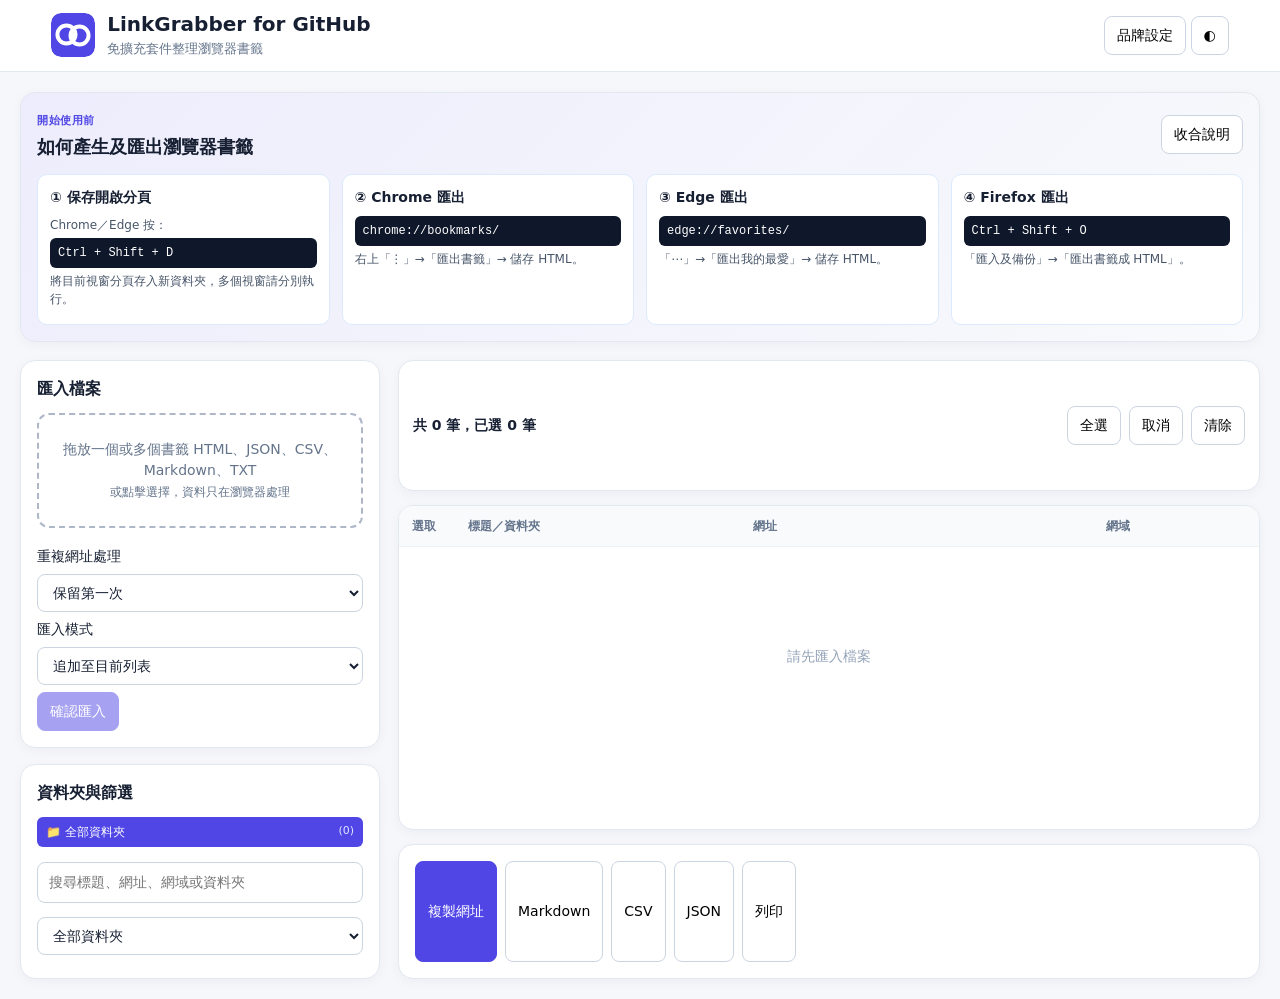
==== index.html @ 8683c96f "fix: resolve XSS vulnerabilities, bookmark hierarchy parsing, and add GitHub Pages workflow" ====
<!doctype html>
<html lang="zh-Hant">
<head>
  <meta charset="utf-8">
  <meta name="viewport" content="width=device-width, initial-scale=1">
  <meta name="theme-color" content="#4f46e5">
  <meta name="description" content="可自訂名稱與 Logo 的書籤整理工具">
  <link rel="manifest" href="./manifest.webmanifest">
  <link rel="icon" href="./assets/icon-192.png">
  <link rel="stylesheet" href="./style.css">
  <title>LinkGrabber for GitHub</title>
</head>
<body>
  <header>
    <div class="brand">
      <img id="brandLogo" src="./assets/logo.svg" alt="專案 Logo">
      <div>
        <h1 id="brandName">LinkGrabber for GitHub</h1>
        <p id="brandSubtitle">免擴充套件整理瀏覽器書籤</p>
      </div>
    </div>
    <div>
      <button id="openSettings">品牌設定</button>
      <button id="theme" aria-label="切換深淺模式" title="切換深淺模式">◐</button>
    </div>
  </header>

  <main>
    <section class="guide">
      <div class="guide-head">
        <div>
          <b>開始使用前</b>
          <h2>如何產生及匯出瀏覽器書籤</h2>
        </div>
        <button id="guideToggle">收合說明</button>
      </div>
      <div id="guideBody" class="guide-grid">
        <article>
          <h3>① 保存開啟分頁</h3>
          <p>Chrome／Edge 按：</p>
          <kbd>Ctrl + Shift + D</kbd>
          <p>將目前視窗分頁存入新資料夾，多個視窗請分別執行。</p>
        </article>
        <article>
          <h3>② Chrome 匯出</h3>
          <code>chrome://bookmarks/</code>
          <p>右上「⋮」→「匯出書籤」→ 儲存 HTML。</p>
        </article>
        <article>
          <h3>③ Edge 匯出</h3>
          <code>edge://favorites/</code>
          <p>「⋯」→「匯出我的最愛」→ 儲存 HTML。</p>
        </article>
        <article>
          <h3>④ Firefox 匯出</h3>
          <kbd>Ctrl + Shift + O</kbd>
          <p>「匯入及備份」→「匯出書籤成 HTML」。</p>
        </article>
      </div>
    </section>

    <aside>
      <section>
        <h2>匯入檔案</h2>
        <div id="drop" tabindex="0" role="button" aria-label="上傳書籤檔案">
          拖放一個或多個書籤 HTML、JSON、CSV、Markdown、TXT<br>
          <small>或點擊選擇，資料只在瀏覽器處理</small>
        </div>
        <input id="files" type="file" multiple hidden accept=".html,.htm,.json,.csv,.md,.txt">
        <div id="fileReport"></div>
        <label>重複網址處理
          <select id="dedupe">
            <option value="first">保留第一次</option>
            <option value="last">保留最後一次</option>
            <option value="merge">合併來源資訊</option>
            <option value="all">全部保留</option>
          </select>
        </label>
        <label>匯入模式
          <select id="importMode">
            <option value="append">追加至目前列表</option>
            <option value="replace">覆蓋目前列表</option>
          </select>
        </label>
        <button id="confirm" class="primary" disabled>確認匯入</button>
      </section>

      <section>
        <h2>資料夾與篩選</h2>
        <div id="tree"></div>
        <input id="q" placeholder="搜尋標題、網址、網域或資料夾" aria-label="搜尋書籤">
        <select id="folder" aria-label="篩選資料夾">
          <option value="all">全部資料夾</option>
        </select>
      </section>
    </aside>

    <article class="work">
      <section class="summary">
        <strong id="summary">尚無資料</strong>
        <div>
          <button id="all">全選</button>
          <button id="none">取消</button>
          <button id="clear">清除</button>
        </div>
      </section>

      <section class="list">
        <div class="list-head">
          <span>選取</span>
          <span>標題／資料夾</span>
          <span>網址</span>
          <span>網域</span>
        </div>
        <div id="rows">
          <div class="empty">請先匯入檔案</div>
        </div>
      </section>

      <section class="actions">
        <button id="copy" class="primary">複製網址</button>
        <button id="md">Markdown</button>
        <button id="csv">CSV</button>
        <button id="json">JSON</button>
        <button id="print">列印</button>
      </section>
    </article>
  </main>

  <dialog id="settings">
    <form method="dialog">
      <div class="dialog-head">
        <h2>自訂專案名稱與 Logo</h2>
        <button value="cancel" aria-label="關閉對話框">×</button>
      </div>
      <label>專案名稱
        <input id="projectName" maxlength="60" placeholder="LinkGrabber for GitHub">
      </label>
      <label>副標題
        <input id="projectSubtitle" maxlength="100" placeholder="免擴充套件整理瀏覽器書籤">
      </label>
      <label>主要顏色
        <input id="brandColor" type="color" value="#4f46e5">
      </label>
      <label>上傳 Logo
        <input id="logoFile" type="file" accept="image/png,image/jpeg,image/webp,image/svg+xml">
      </label>
      <div class="logo-preview">
        <img id="logoPreview" src="./assets/logo.svg" alt="Logo 預覽">
        <span>Logo 僅儲存在目前瀏覽器的 localStorage。</span>
      </div>
      <div class="dialog-actions">
        <button id="resetBrand" type="button">恢復預設</button>
        <button id="saveBrand" type="button" class="primary">儲存設定</button>
      </div>
    </form>
  </dialog>

  <div id="toast" role="status" aria-live="polite"></div>
  <script src="./app.js"></script>
</body>
</html>
---- style.css ----
* {
  box-sizing: border-box;
}

:root {
  --brand: #4f46e5;
  --brand-light: #eef2ff;
}

body {
  margin: 0;
  background: #f5f7fb;
  color: #172033;
  font: 14px system-ui, -apple-system, BlinkMacSystemFont, "Segoe UI", "Noto Sans TC", sans-serif;
  line-height: 1.5;
}

button, input, select {
  font: inherit;
}

button {
  border: 1px solid #cbd5e1;
  background: white;
  border-radius: 8px;
  padding: 8px 12px;
  cursor: pointer;
  transition: background 0.15s, border-color 0.15s;
}

button:hover {
  background: #f8fafc;
  border-color: #94a3b8;
}

button:disabled {
  opacity: 0.5;
  cursor: not-allowed;
}

.primary {
  background: var(--brand);
  color: #fff;
  border-color: var(--brand);
}

.primary:hover:not(:disabled) {
  filter: brightness(1.1);
  background: var(--brand);
}

header {
  display: flex;
  justify-content: space-between;
  align-items: center;
  padding: 12px 4vw;
  background: #fff;
  border-bottom: 1px solid #e2e8f0;
  position: sticky;
  top: 0;
  z-index: 5;
}

.brand {
  display: flex;
  align-items: center;
  gap: 12px;
}

.brand img {
  width: 44px;
  height: 44px;
  object-fit: contain;
  border-radius: 10px;
}

.brand h1 {
  margin: 0;
  font-size: 20px;
  line-height: 1.2;
}

.brand p {
  margin: 3px 0 0;
  color: #64748b;
  font-size: 13px;
}

main {
  max-width: 1280px;
  margin: auto;
  padding: 20px;
  display: grid;
  grid-template-columns: 360px 1fr;
  gap: 18px;
}

section {
  background: #fff;
  border: 1px solid #e2e8f0;
  border-radius: 15px;
  padding: 16px;
  box-shadow: 0 3px 12px #0f172a0a;
}

.guide {
  grid-column: 1 / -1;
  background: linear-gradient(135deg, color-mix(in srgb, var(--brand) 10%, white), #f8fafc);
}

.guide-head, .summary {
  display: flex;
  justify-content: space-between;
  align-items: center;
  gap: 10px;
}

.guide-head h2 {
  margin: 3px 0 0;
  font-size: 18px;
}

.guide-head b {
  font-size: 11px;
  color: var(--brand);
  text-transform: uppercase;
  letter-spacing: 0.5px;
}

.guide-grid {
  display: grid;
  grid-template-columns: repeat(4, 1fr);
  gap: 12px;
  margin-top: 14px;
}

.guide-grid article {
  background: #fff;
  border: 1px solid #dbeafe;
  border-radius: 10px;
  padding: 12px;
}

.guide-grid h3 {
  margin: 0 0 8px;
  font-size: 14px;
}

.guide-grid p {
  font-size: 12px;
  color: #475569;
  margin: 4px 0;
}

.guide-grid code, .guide-grid kbd {
  display: block;
  padding: 6px 8px;
  background: #0f172a;
  color: #fff;
  border-radius: 6px;
  font-family: monospace;
  font-size: 12px;
  word-break: break-all;
}

.guide.collapsed #guideBody {
  display: none;
}

aside {
  display: grid;
  gap: 16px;
  align-content: start;
}

h2 {
  font-size: 16px;
  margin: 0 0 12px;
}

#drop {
  border: 2px dashed #aeb7c7;
  border-radius: 12px;
  padding: 24px 12px;
  text-align: center;
  color: #64748b;
  cursor: pointer;
  transition: border-color 0.2s, background-color 0.2s;
  outline: none;
}

#drop:focus, #drop:hover {
  border-color: var(--brand);
}

#drop.drag {
  border-color: var(--brand);
  background: var(--brand-light);
}

input, select {
  width: 100%;
  padding: 9px 11px;
  border: 1px solid #cbd5e1;
  border-radius: 8px;
  margin: 7px 0;
  background: inherit;
  color: inherit;
}

input:focus, select:focus {
  outline: none;
  border-color: var(--brand);
  box-shadow: 0 0 0 2px color-mix(in srgb, var(--brand) 20%, transparent);
}

#fileReport {
  display: grid;
  gap: 6px;
  margin: 9px 0;
}

.file {
  display: flex;
  justify-content: space-between;
  gap: 8px;
  font-size: 12px;
  padding: 7px 10px;
  background: #f8fafc;
  border-radius: 7px;
  border: 1px solid #f1f5f9;
}

.work {
  display: grid;
  gap: 14px;
}

.summary {
  padding: 14px;
}

.summary > div {
  display: flex;
  gap: 8px;
}

.list {
  padding: 0;
  overflow: hidden;
}

.list-head, .row {
  display: grid;
  grid-template-columns: 46px 1.2fr 1.5fr 140px;
  gap: 10px;
  align-items: center;
}

.list-head {
  padding: 11px 13px;
  background: #f8fafc;
  font-size: 12px;
  color: #64748b;
  font-weight: 700;
  border-bottom: 1px solid #eef2f7;
}

.row {
  padding: 10px 13px;
  border-top: 1px solid #eef2f7;
  transition: background 0.1s;
}

.row:hover {
  background: #fafcff;
}

.row small {
  display: block;
  color: #64748b;
  margin-top: 3px;
  font-size: 12px;
}

.row a {
  overflow: hidden;
  text-overflow: ellipsis;
  white-space: nowrap;
  color: var(--brand);
  text-decoration: none;
}

.row a:hover {
  text-decoration: underline;
}

.row span {
  font-size: 12px;
  color: #64748b;
  overflow: hidden;
  text-overflow: ellipsis;
  white-space: nowrap;
}

.empty {
  min-height: 220px;
  display: grid;
  place-items: center;
  color: #94a3b8;
}

.actions {
  display: flex;
  gap: 8px;
  flex-wrap: wrap;
}

#tree {
  max-height: 260px;
  overflow-y: auto;
  display: grid;
  gap: 3px;
  margin-bottom: 8px;
}

.folder {
  padding: 6px 9px;
  font-size: 12px;
  border-radius: 6px;
  cursor: pointer;
  display: flex;
  justify-content: space-between;
  align-items: center;
  user-select: none;
  transition: background 0.15s, color 0.15s;
}

.folder:hover {
  background: #f1f5f9;
}

.folder.active {
  background: var(--brand);
  color: #fff;
}

.folder.active span {
  color: #e0e7ff;
}

.folder span {
  color: #64748b;
  font-size: 11px;
}

dialog {
  width: min(520px, 92vw);
  border: 0;
  border-radius: 16px;
  padding: 0;
  box-shadow: 0 24px 70px #00000033;
}

dialog::backdrop {
  background: #0f172a99;
}

dialog form {
  padding: 20px;
}

.dialog-head, .dialog-actions {
  display: flex;
  justify-content: space-between;
  align-items: center;
  gap: 9px;
}

.dialog-head h2 {
  font-size: 19px;
  margin: 0;
}

.dialog-head button {
  font-size: 20px;
  border: 0;
  padding: 4px 8px;
  line-height: 1;
}

.logo-preview {
  display: flex;
  align-items: center;
  gap: 12px;
  padding: 10px;
  background: #f8fafc;
  border-radius: 10px;
  margin: 8px 0;
}

.logo-preview img {
  width: 56px;
  height: 56px;
  object-fit: contain;
}

.logo-preview span {
  font-size: 12px;
  color: #64748b;
}

.dialog-actions {
  margin-top: 16px;
}

#toast {
  position: fixed;
  bottom: 24px;
  left: 50%;
  transform: translateX(-50%);
  background: #111827;
  color: #fff;
  padding: 10px 16px;
  border-radius: 9px;
  opacity: 0;
  pointer-events: none;
  transition: opacity 0.25s, transform 0.25s;
  z-index: 100;
  font-size: 13px;
  box-shadow: 0 4px 14px rgba(0,0,0,0.2);
}

#toast.show {
  opacity: 1;
  transform: translateX(-50%) translateY(-4px);
}

/* Dark mode */
.dark body {
  background: #07101f;
  color: #e5e7eb;
}

.dark header, .dark section, .dark button, .dark dialog {
  background: #101a2b;
  border-color: #263349;
  color: #e5e7eb;
}

.dark button:hover {
  background: #1e293b;
}

.dark input, .dark select {
  border-color: #334155;
  background: #0d1727;
}

.dark .list-head, .dark .file, .dark .logo-preview {
  background: #0d1727;
  border-color: #1e293b;
}

.dark .row {
  border-color: #1a2538;
}

.dark .row:hover {
  background: #142036;
}

.dark .folder:hover {
  background: #1e293b;
}

.dark .folder.active {
  background: var(--brand);
  color: #fff;
}

.dark .guide-grid article {
  background: #0d1727;
  border-color: #1e293b;
}

.dark .guide {
  background: linear-gradient(135deg, color-mix(in srgb, var(--brand) 15%, #101a2b), #0d1727);
}

@media (max-width: 850px) {
  main {
    grid-template-columns: 1fr;
  }
  .guide-grid {
    grid-template-columns: repeat(2, 1fr);
  }
}

@media (max-width: 560px) {
  .guide-grid {
    grid-template-columns: 1fr;
  }
  .list-head {
    display: none;
  }
  .row {
    grid-template-columns: 35px 1fr;
  }
  .row a, .row > span:last-child {
    grid-column: 2;
  }
  .brand p {
    display: none;
  }
}

@media print {
  header, aside, .guide, .summary, .actions, dialog, button {
    display: none !important;
  }
  main {
    display: block;
    padding: 0;
  }
  .list {
    border: 0 !important;
  }
  .row {
    break-inside: avoid;
  }
  @page {
    size: A4;
    margin: 14mm;
  }
}
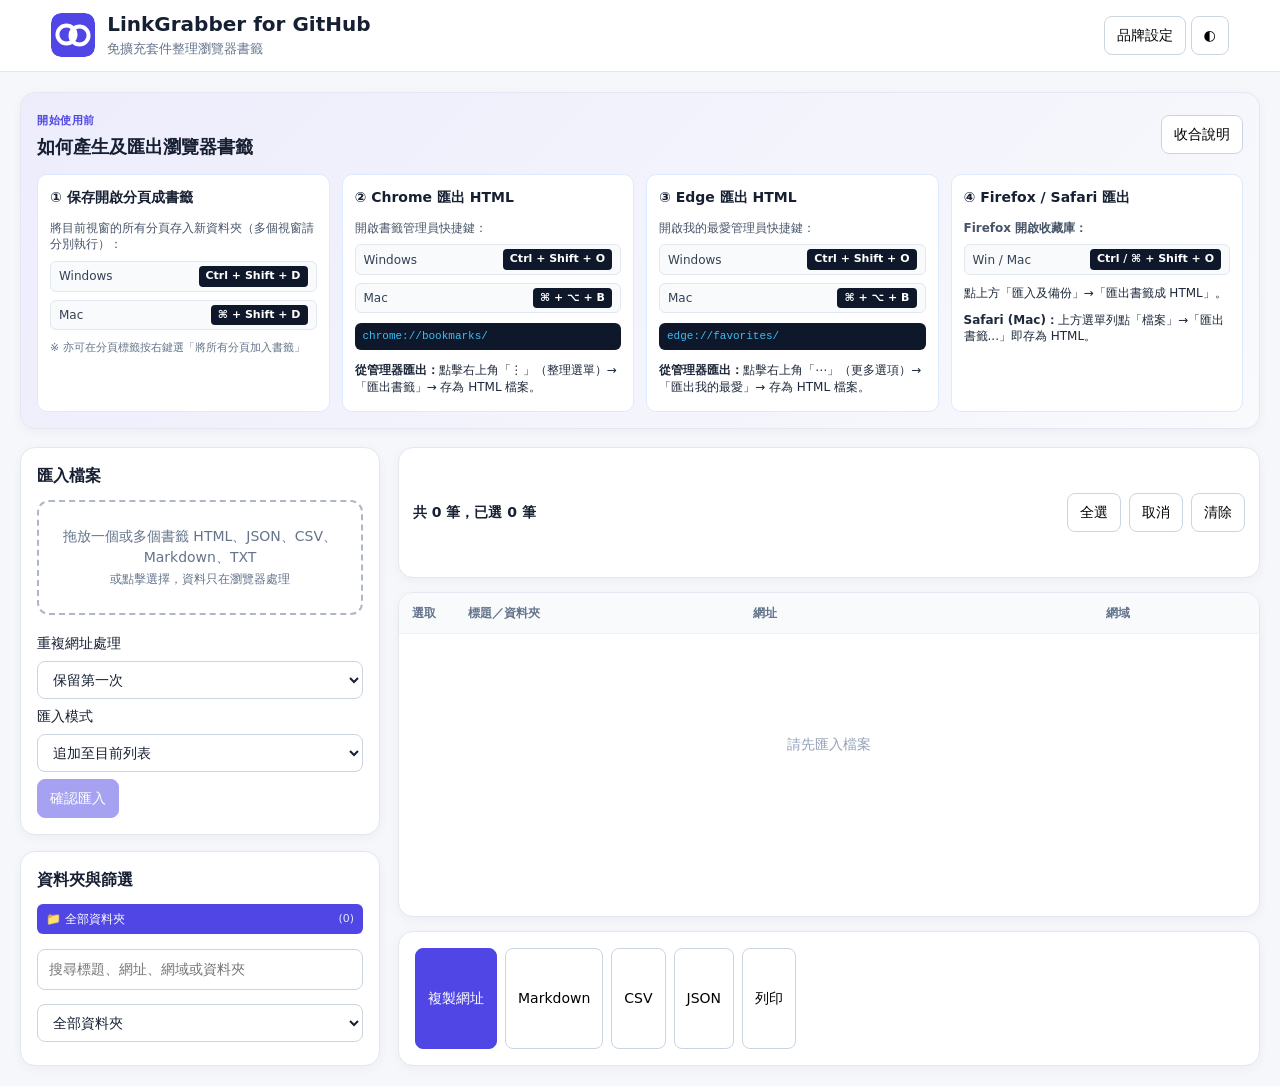
==== commit cec9a3ef: "docs: add Mac/Windows hotkeys and detailed HTML export guide" ====
--- a/index.html
+++ b/index.html
@@ -36,25 +36,34 @@
       </div>
       <div id="guideBody" class="guide-grid">
         <article>
-          <h3>① 保存開啟分頁</h3>
-          <p>Chrome／Edge 按：</p>
-          <kbd>Ctrl + Shift + D</kbd>
-          <p>將目前視窗分頁存入新資料夾，多個視窗請分別執行。</p>
+          <h3>① 保存開啟分頁成書籤</h3>
+          <p>將目前視窗的所有分頁存入新資料夾（多個視窗請分別執行）：</p>
+          <div class="hotkey-row"><span>Windows</span><kbd>Ctrl + Shift + D</kbd></div>
+          <div class="hotkey-row"><span>Mac</span><kbd>⌘ + Shift + D</kbd></div>
+          <small class="tip">※ 亦可在分頁標籤按右鍵選「將所有分頁加入書籤」</small>
         </article>
         <article>
-          <h3>② Chrome 匯出</h3>
+          <h3>② Chrome 匯出 HTML</h3>
+          <p>開啟書籤管理員快捷鍵：</p>
+          <div class="hotkey-row"><span>Windows</span><kbd>Ctrl + Shift + O</kbd></div>
+          <div class="hotkey-row"><span>Mac</span><kbd>⌘ + ⌥ + B</kbd></div>
           <code>chrome://bookmarks/</code>
-          <p>右上「⋮」→「匯出書籤」→ 儲存 HTML。</p>
+          <p class="export-step"><b>從管理器匯出：</b>點擊右上角「⋮」（整理選單）→「匯出書籤」→ 存為 HTML 檔案。</p>
         </article>
         <article>
-          <h3>③ Edge 匯出</h3>
+          <h3>③ Edge 匯出 HTML</h3>
+          <p>開啟我的最愛管理員快捷鍵：</p>
+          <div class="hotkey-row"><span>Windows</span><kbd>Ctrl + Shift + O</kbd></div>
+          <div class="hotkey-row"><span>Mac</span><kbd>⌘ + ⌥ + B</kbd></div>
           <code>edge://favorites/</code>
-          <p>「⋯」→「匯出我的最愛」→ 儲存 HTML。</p>
+          <p class="export-step"><b>從管理器匯出：</b>點擊右上角「⋯」（更多選項）→「匯出我的最愛」→ 存為 HTML 檔案。</p>
         </article>
         <article>
-          <h3>④ Firefox 匯出</h3>
-          <kbd>Ctrl + Shift + O</kbd>
-          <p>「匯入及備份」→「匯出書籤成 HTML」。</p>
+          <h3>④ Firefox / Safari 匯出</h3>
+          <p><b>Firefox 開啟收藏庫：</b></p>
+          <div class="hotkey-row"><span>Win / Mac</span><kbd>Ctrl / ⌘ + Shift + O</kbd></div>
+          <p class="export-step">點上方「匯入及備份」→「匯出書籤成 HTML」。</p>
+          <p class="export-step"><b>Safari (Mac)：</b>上方選單列點「檔案」→「匯出書籤...」即存為 HTML。</p>
         </article>
       </div>
     </section>
--- a/style.css
+++ b/style.css
@@ -139,6 +139,8 @@
   border: 1px solid #dbeafe;
   border-radius: 10px;
   padding: 12px;
+  display: flex;
+  flex-direction: column;
 }
 
 .guide-grid h3 {
@@ -150,17 +152,57 @@
   font-size: 12px;
   color: #475569;
   margin: 4px 0;
-}
-
-.guide-grid code, .guide-grid kbd {
-  display: block;
-  padding: 6px 8px;
+  line-height: 1.4;
+}
+
+.guide-grid .hotkey-row {
+  display: flex;
+  justify-content: space-between;
+  align-items: center;
+  background: #f8fafc;
+  border: 1px solid #e2e8f0;
+  border-radius: 6px;
+  padding: 4px 8px;
+  margin: 4px 0;
+  font-size: 12px;
+  color: #334155;
+}
+
+.guide-grid kbd {
+  display: inline-block;
+  padding: 2px 7px;
   background: #0f172a;
   color: #fff;
+  border-radius: 4px;
+  font-family: inherit;
+  font-size: 11px;
+  font-weight: 600;
+  white-space: nowrap;
+}
+
+.guide-grid code {
+  display: block;
+  padding: 5px 8px;
+  background: #0f172a;
+  color: #38bdf8;
   border-radius: 6px;
   font-family: monospace;
-  font-size: 12px;
+  font-size: 11px;
   word-break: break-all;
+  margin: 6px 0;
+}
+
+.guide-grid .export-step {
+  font-size: 12px;
+  color: #1e293b;
+  margin-top: 6px;
+}
+
+.guide-grid .tip {
+  display: block;
+  font-size: 11px;
+  color: #64748b;
+  margin-top: 6px;
 }
 
 .guide.collapsed #guideBody {
@@ -484,6 +526,16 @@
   border-color: #1e293b;
 }
 
+.dark .guide-grid .hotkey-row {
+  background: #101c30;
+  border-color: #263349;
+  color: #cbd5e1;
+}
+
+.dark .guide-grid .export-step {
+  color: #cbd5e1;
+}
+
 .dark .guide {
   background: linear-gradient(135deg, color-mix(in srgb, var(--brand) 15%, #101a2b), #0d1727);
 }
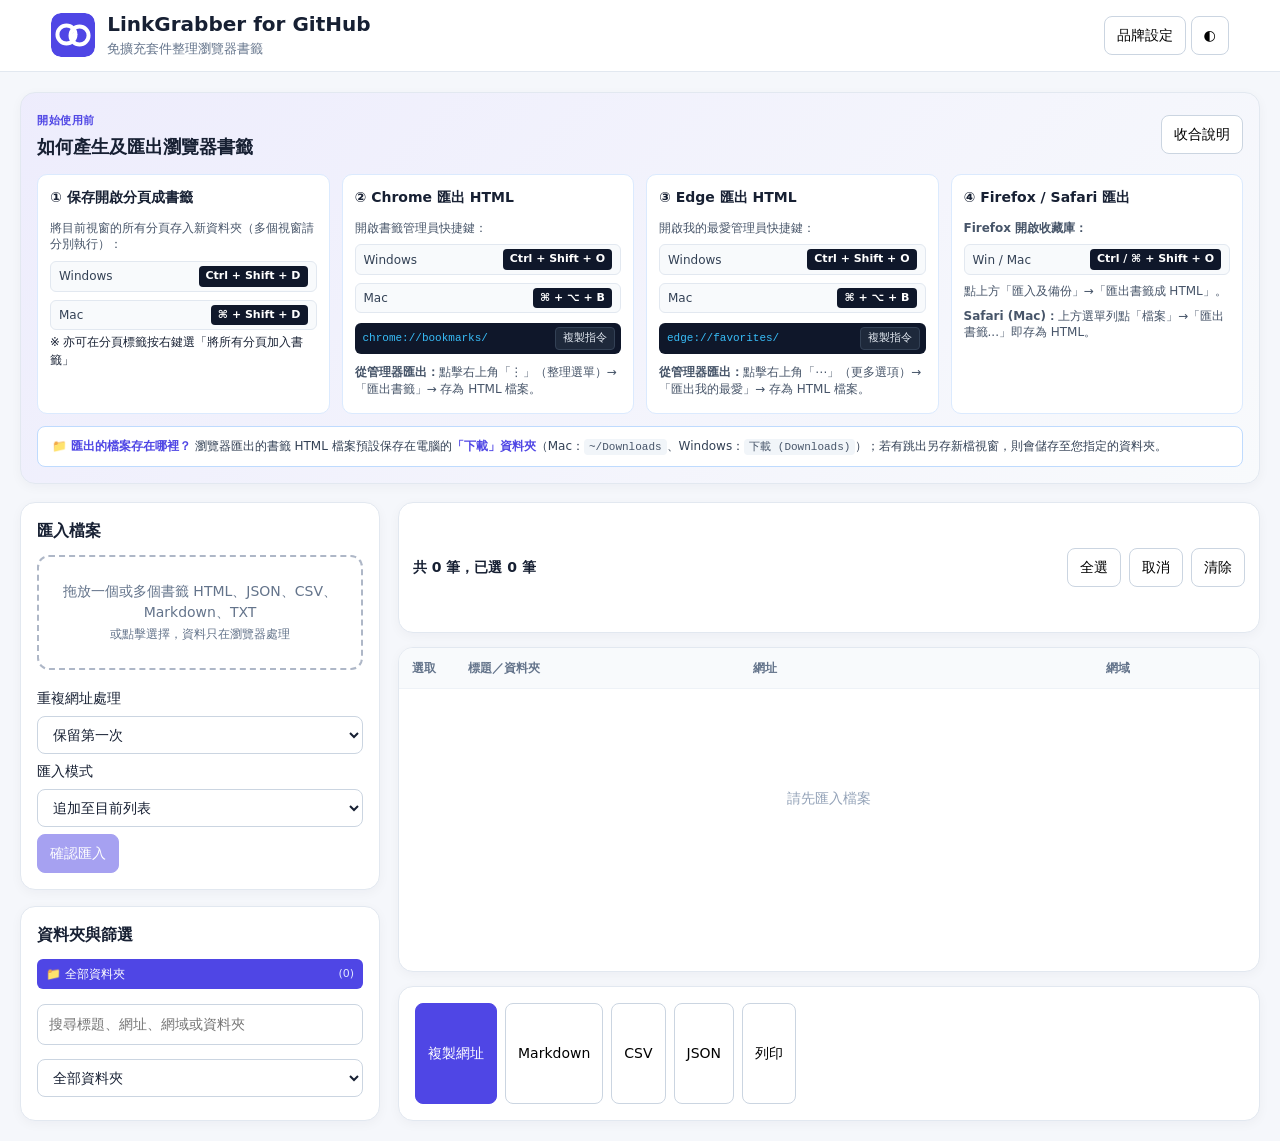
==== commit ab11e0c8: "feat: add copy buttons for internal urls and file export location note" ====
--- a/index.html
+++ b/index.html
@@ -47,7 +47,10 @@
           <p>開啟書籤管理員快捷鍵：</p>
           <div class="hotkey-row"><span>Windows</span><kbd>Ctrl + Shift + O</kbd></div>
           <div class="hotkey-row"><span>Mac</span><kbd>⌘ + ⌥ + B</kbd></div>
-          <code>chrome://bookmarks/</code>
+          <div class="code-box">
+            <code>chrome://bookmarks/</code>
+            <button type="button" class="copy-cmd-btn" data-copy="chrome://bookmarks/" title="複製網址" aria-label="複製 chrome://bookmarks/">複製指令</button>
+          </div>
           <p class="export-step"><b>從管理器匯出：</b>點擊右上角「⋮」（整理選單）→「匯出書籤」→ 存為 HTML 檔案。</p>
         </article>
         <article>
@@ -55,7 +58,10 @@
           <p>開啟我的最愛管理員快捷鍵：</p>
           <div class="hotkey-row"><span>Windows</span><kbd>Ctrl + Shift + O</kbd></div>
           <div class="hotkey-row"><span>Mac</span><kbd>⌘ + ⌥ + B</kbd></div>
-          <code>edge://favorites/</code>
+          <div class="code-box">
+            <code>edge://favorites/</code>
+            <button type="button" class="copy-cmd-btn" data-copy="edge://favorites/" title="複製網址" aria-label="複製 edge://favorites/">複製指令</button>
+          </div>
           <p class="export-step"><b>從管理器匯出：</b>點擊右上角「⋯」（更多選項）→「匯出我的最愛」→ 存為 HTML 檔案。</p>
         </article>
         <article>
@@ -65,6 +71,9 @@
           <p class="export-step">點上方「匯入及備份」→「匯出書籤成 HTML」。</p>
           <p class="export-step"><b>Safari (Mac)：</b>上方選單列點「檔案」→「匯出書籤...」即存為 HTML。</p>
         </article>
+      </div>
+      <div class="guide-footer">
+        <span>📁 <b>匯出的檔案存在哪裡？</b> 瀏覽器匯出的書籤 HTML 檔案預設保存在電腦的<b>「下載」資料夾</b>（Mac：<code>~/Downloads</code>、Windows：<code>下載 (Downloads)</code>）；若有跳出另存新檔視窗，則會儲存至您指定的資料夾。</span>
       </div>
     </section>
 
--- a/style.css
+++ b/style.css
@@ -192,20 +192,69 @@
   margin: 6px 0;
 }
 
-.guide-grid .export-step {
-  font-size: 12px;
-  color: #1e293b;
-  margin-top: 6px;
-}
-
-.guide-grid .tip {
-  display: block;
+.code-box {
+  display: flex;
+  align-items: center;
+  justify-content: space-between;
+  gap: 6px;
+  background: #0f172a;
+  border-radius: 6px;
+  padding: 4px 6px 4px 8px;
+  margin: 6px 0;
+}
+
+.code-box code {
+  background: transparent;
+  color: #38bdf8;
+  padding: 0;
+  margin: 0;
+  font-family: monospace;
   font-size: 11px;
-  color: #64748b;
-  margin-top: 6px;
-}
-
-.guide.collapsed #guideBody {
+}
+
+.copy-cmd-btn {
+  padding: 2px 7px;
+  font-size: 11px;
+  border-radius: 4px;
+  border: 1px solid #334155;
+  background: #1e293b;
+  color: #e2e8f0;
+  cursor: pointer;
+  white-space: nowrap;
+  transition: background 0.15s, color 0.15s;
+}
+
+.copy-cmd-btn:hover {
+  background: #334155;
+  color: #fff;
+}
+
+.guide-footer {
+  margin-top: 12px;
+  padding: 10px 14px;
+  background: #fff;
+  border: 1px solid #bfdbfe;
+  border-radius: 8px;
+  font-size: 12px;
+  color: #334155;
+  line-height: 1.5;
+}
+
+.guide-footer b {
+  color: var(--brand);
+}
+
+.guide-footer code {
+  display: inline;
+  padding: 2px 5px;
+  background: #f1f5f9;
+  color: #475569;
+  border-radius: 4px;
+  font-size: 11px;
+}
+
+.guide.collapsed #guideBody,
+.guide.collapsed .guide-footer {
   display: none;
 }
 
@@ -536,6 +585,17 @@
   color: #cbd5e1;
 }
 
+.dark .guide-footer {
+  background: #0d1727;
+  border-color: #263349;
+  color: #cbd5e1;
+}
+
+.dark .guide-footer code {
+  background: #1e293b;
+  color: #38bdf8;
+}
+
 .dark .guide {
   background: linear-gradient(135deg, color-mix(in srgb, var(--brand) 15%, #101a2b), #0d1727);
 }
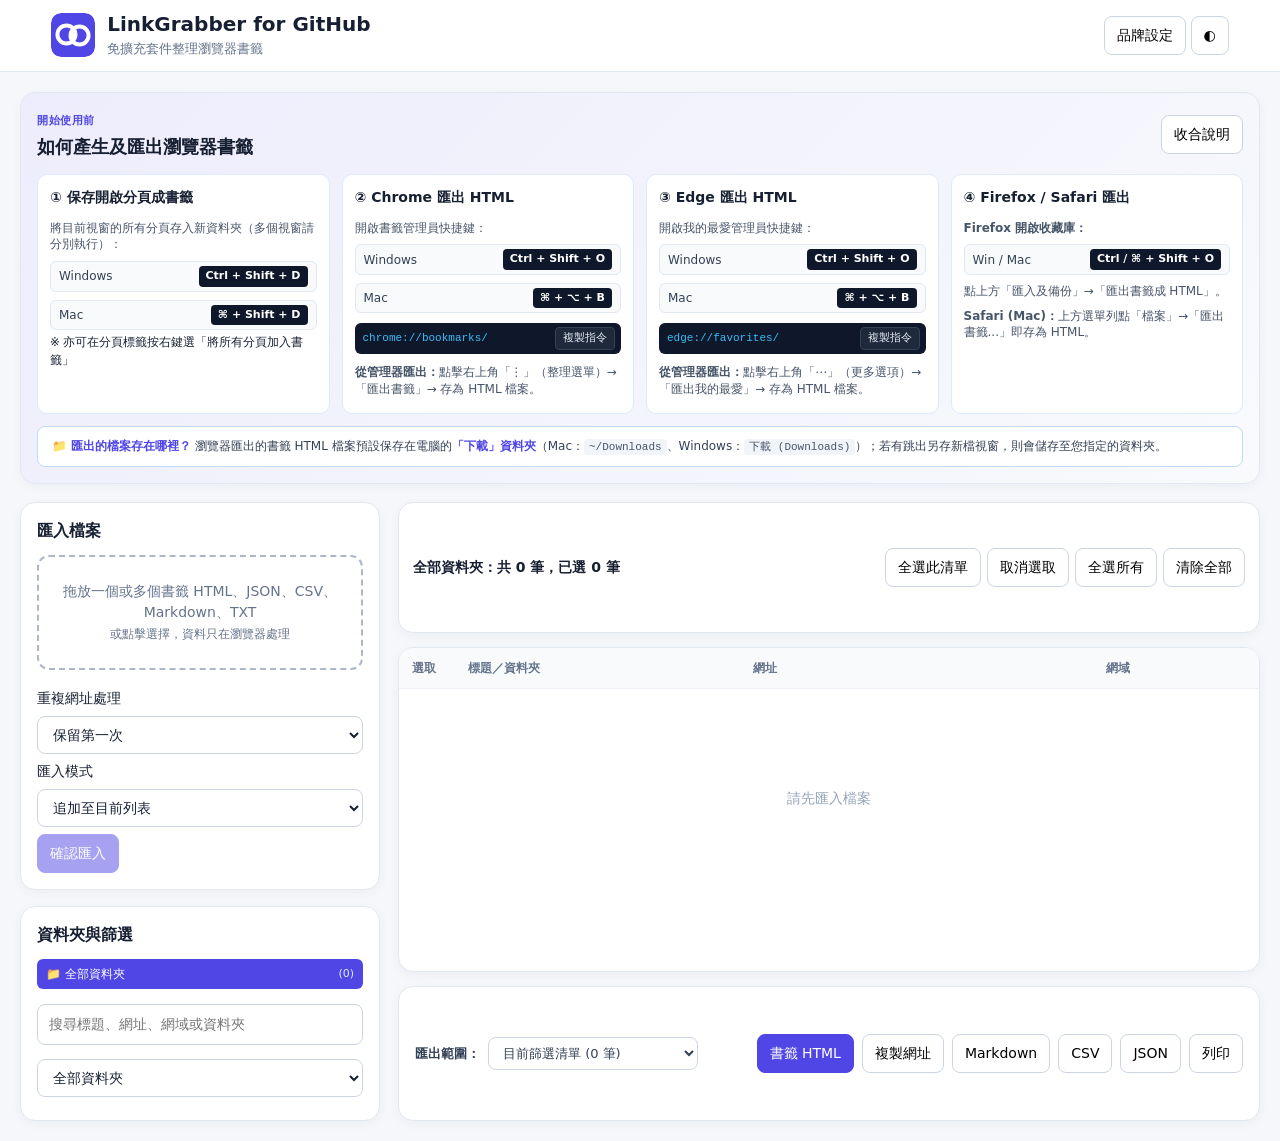
==== commit 038a50db: "feat: support exporting specific folder bookmarks and HTML bookmark format" ====
--- a/index.html
+++ b/index.html
@@ -115,11 +115,14 @@
 
     <article class="work">
       <section class="summary">
-        <strong id="summary">尚無資料</strong>
         <div>
-          <button id="all">全選</button>
-          <button id="none">取消</button>
-          <button id="clear">清除</button>
+          <strong id="summary">尚無資料</strong>
+        </div>
+        <div class="summary-btns">
+          <button id="all" title="勾選目前資料夾／篩選顯示的所有書籤">全選此清單</button>
+          <button id="none" title="取消勾選目前資料夾／篩選顯示的書籤">取消選取</button>
+          <button id="allGlobal" title="勾選所有資料夾中的全部書籤">全選所有</button>
+          <button id="clear">清除全部</button>
         </div>
       </section>
 
@@ -136,11 +139,24 @@
       </section>
 
       <section class="actions">
-        <button id="copy" class="primary">複製網址</button>
-        <button id="md">Markdown</button>
-        <button id="csv">CSV</button>
-        <button id="json">JSON</button>
-        <button id="print">列印</button>
+        <div class="actions-scope">
+          <label>
+            匯出範圍：
+            <select id="exportScope" aria-label="選擇匯出範圍">
+              <option value="visible">目前資料夾／篩選結果</option>
+              <option value="selected">所有已勾選書籤</option>
+              <option value="all">所有資料夾全部書籤</option>
+            </select>
+          </label>
+        </div>
+        <div class="actions-btns">
+          <button id="html" class="primary" title="匯出標準 Netscape Bookmark HTML 檔案">書籤 HTML</button>
+          <button id="copy">複製網址</button>
+          <button id="md">Markdown</button>
+          <button id="csv">CSV</button>
+          <button id="json">JSON</button>
+          <button id="print">列印</button>
+        </div>
       </section>
     </article>
   </main>
--- a/style.css
+++ b/style.css
@@ -329,11 +329,17 @@
 
 .summary {
   padding: 14px;
-}
-
-.summary > div {
-  display: flex;
-  gap: 8px;
+  display: flex;
+  justify-content: space-between;
+  align-items: center;
+  flex-wrap: wrap;
+  gap: 10px;
+}
+
+.summary-btns {
+  display: flex;
+  gap: 6px;
+  flex-wrap: wrap;
 }
 
 .list {
@@ -402,6 +408,38 @@
 }
 
 .actions {
+  display: flex;
+  justify-content: space-between;
+  align-items: center;
+  gap: 12px;
+  flex-wrap: wrap;
+}
+
+.actions-scope {
+  display: flex;
+  align-items: center;
+  gap: 8px;
+}
+
+.actions-scope label {
+  display: flex;
+  align-items: center;
+  gap: 8px;
+  font-size: 13px;
+  font-weight: 600;
+  color: #334155;
+  white-space: nowrap;
+}
+
+.actions-scope select {
+  width: auto;
+  min-width: 210px;
+  margin: 0;
+  padding: 7px 10px;
+  font-weight: normal;
+}
+
+.actions-btns {
   display: flex;
   gap: 8px;
   flex-wrap: wrap;
@@ -596,6 +634,10 @@
   color: #38bdf8;
 }
 
+.dark .actions-scope label {
+  color: #cbd5e1;
+}
+
 .dark .guide {
   background: linear-gradient(135deg, color-mix(in srgb, var(--brand) 15%, #101a2b), #0d1727);
 }
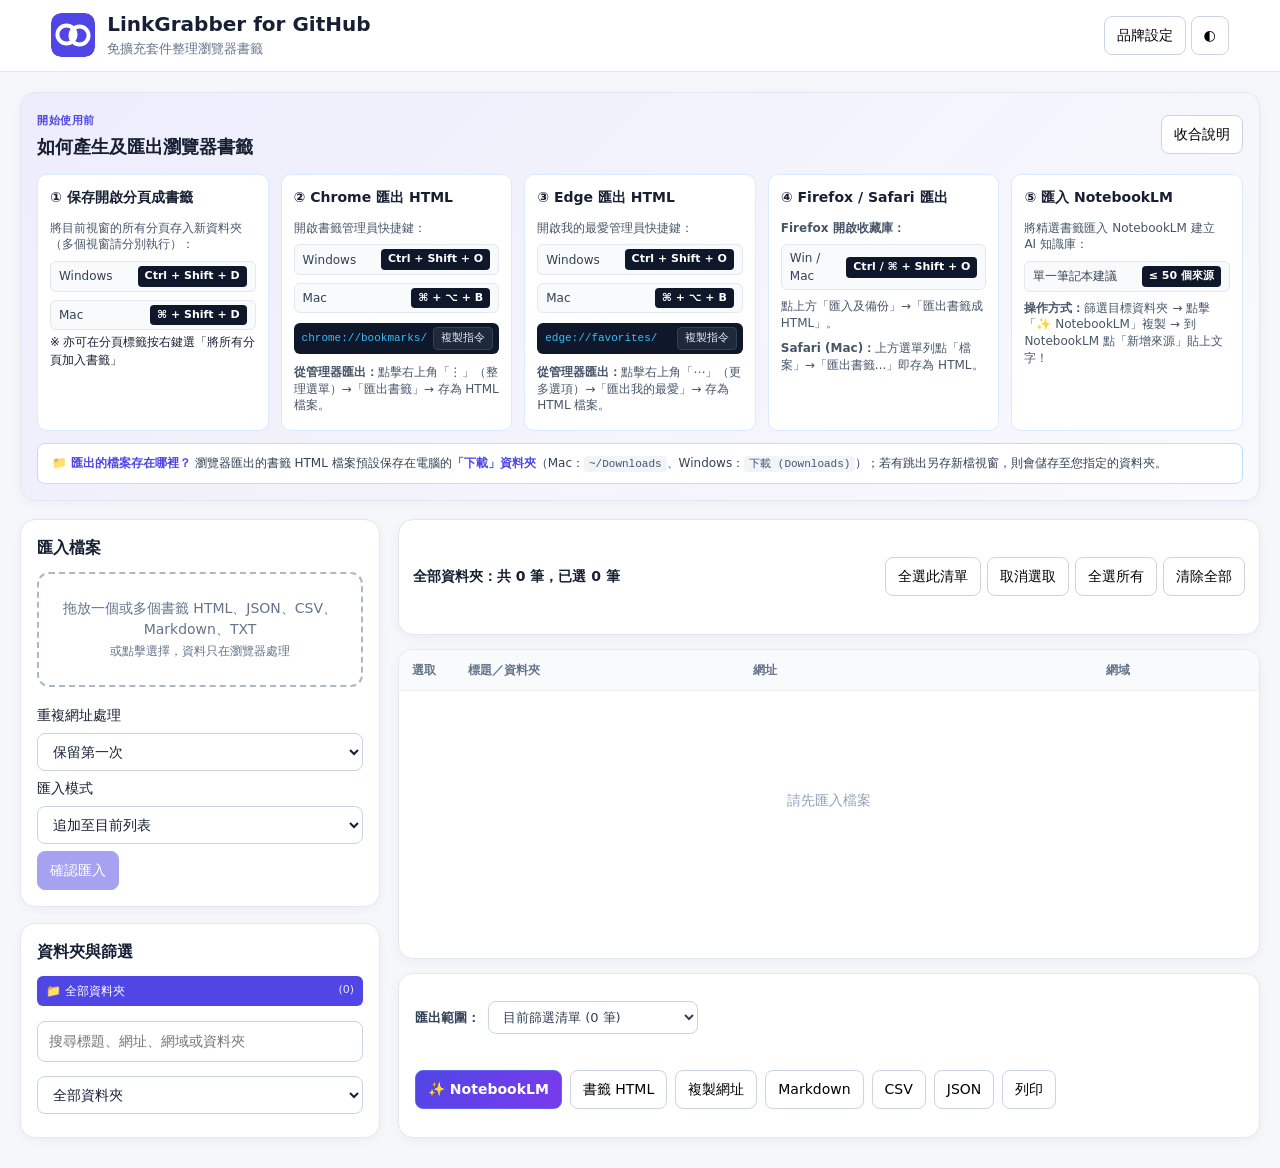
==== commit cd3dd0f1: "feat: add dedicated NotebookLM export format and 50-source limit indicator" ====
--- a/index.html
+++ b/index.html
@@ -71,6 +71,12 @@
           <p class="export-step">點上方「匯入及備份」→「匯出書籤成 HTML」。</p>
           <p class="export-step"><b>Safari (Mac)：</b>上方選單列點「檔案」→「匯出書籤...」即存為 HTML。</p>
         </article>
+        <article>
+          <h3>⑤ 匯入 NotebookLM</h3>
+          <p>將精選書籤匯入 NotebookLM 建立 AI 知識庫：</p>
+          <div class="hotkey-row"><span>單一筆記本建議</span><kbd>≤ 50 個來源</kbd></div>
+          <p class="export-step"><b>操作方式：</b>篩選目標資料夾 → 點擊「✨ NotebookLM」複製 → 到 NotebookLM 點「新增來源」貼上文字！</p>
+        </article>
       </div>
       <div class="guide-footer">
         <span>📁 <b>匯出的檔案存在哪裡？</b> 瀏覽器匯出的書籤 HTML 檔案預設保存在電腦的<b>「下載」資料夾</b>（Mac：<code>~/Downloads</code>、Windows：<code>下載 (Downloads)</code>）；若有跳出另存新檔視窗，則會儲存至您指定的資料夾。</span>
@@ -148,9 +154,11 @@
               <option value="all">所有資料夾全部書籤</option>
             </select>
           </label>
+          <span id="nlmBadge" class="nlm-badge"></span>
         </div>
         <div class="actions-btns">
-          <button id="html" class="primary" title="匯出標準 Netscape Bookmark HTML 檔案">書籤 HTML</button>
+          <button id="notebooklm" class="primary notebooklm-btn" title="一鍵複製專為 NotebookLM 優化的結構化資料與大綱">✨ NotebookLM</button>
+          <button id="html" title="匯出標準 Netscape Bookmark HTML 檔案">書籤 HTML</button>
           <button id="copy">複製網址</button>
           <button id="md">Markdown</button>
           <button id="csv">CSV</button>
--- a/style.css
+++ b/style.css
@@ -129,7 +129,7 @@
 
 .guide-grid {
   display: grid;
-  grid-template-columns: repeat(4, 1fr);
+  grid-template-columns: repeat(auto-fit, minmax(230px, 1fr));
   gap: 12px;
   margin-top: 14px;
 }
@@ -443,6 +443,43 @@
   display: flex;
   gap: 8px;
   flex-wrap: wrap;
+}
+
+.notebooklm-btn {
+  background: linear-gradient(135deg, #4f46e5, #7c3aed);
+  color: #fff;
+  border-color: #6366f1;
+  font-weight: 600;
+  display: inline-flex;
+  align-items: center;
+  gap: 5px;
+}
+
+.notebooklm-btn:hover:not(:disabled) {
+  filter: brightness(1.15);
+  box-shadow: 0 2px 8px rgba(124, 58, 237, 0.35);
+}
+
+.nlm-badge {
+  font-size: 11px;
+  padding: 4px 9px;
+  border-radius: 6px;
+  display: inline-flex;
+  align-items: center;
+  gap: 5px;
+  white-space: nowrap;
+}
+
+.nlm-badge.ok {
+  background: #ecfdf5;
+  color: #065f46;
+  border: 1px solid #a7f3d0;
+}
+
+.nlm-badge.warn {
+  background: #fffbeb;
+  color: #92400e;
+  border: 1px solid #fde68a;
 }
 
 #tree {
@@ -638,6 +675,18 @@
   color: #cbd5e1;
 }
 
+.dark .nlm-badge.ok {
+  background: #064e3b;
+  color: #6ee7b7;
+  border-color: #047857;
+}
+
+.dark .nlm-badge.warn {
+  background: #78350f;
+  color: #fde68a;
+  border-color: #b45309;
+}
+
 .dark .guide {
   background: linear-gradient(135deg, color-mix(in srgb, var(--brand) 15%, #101a2b), #0d1727);
 }
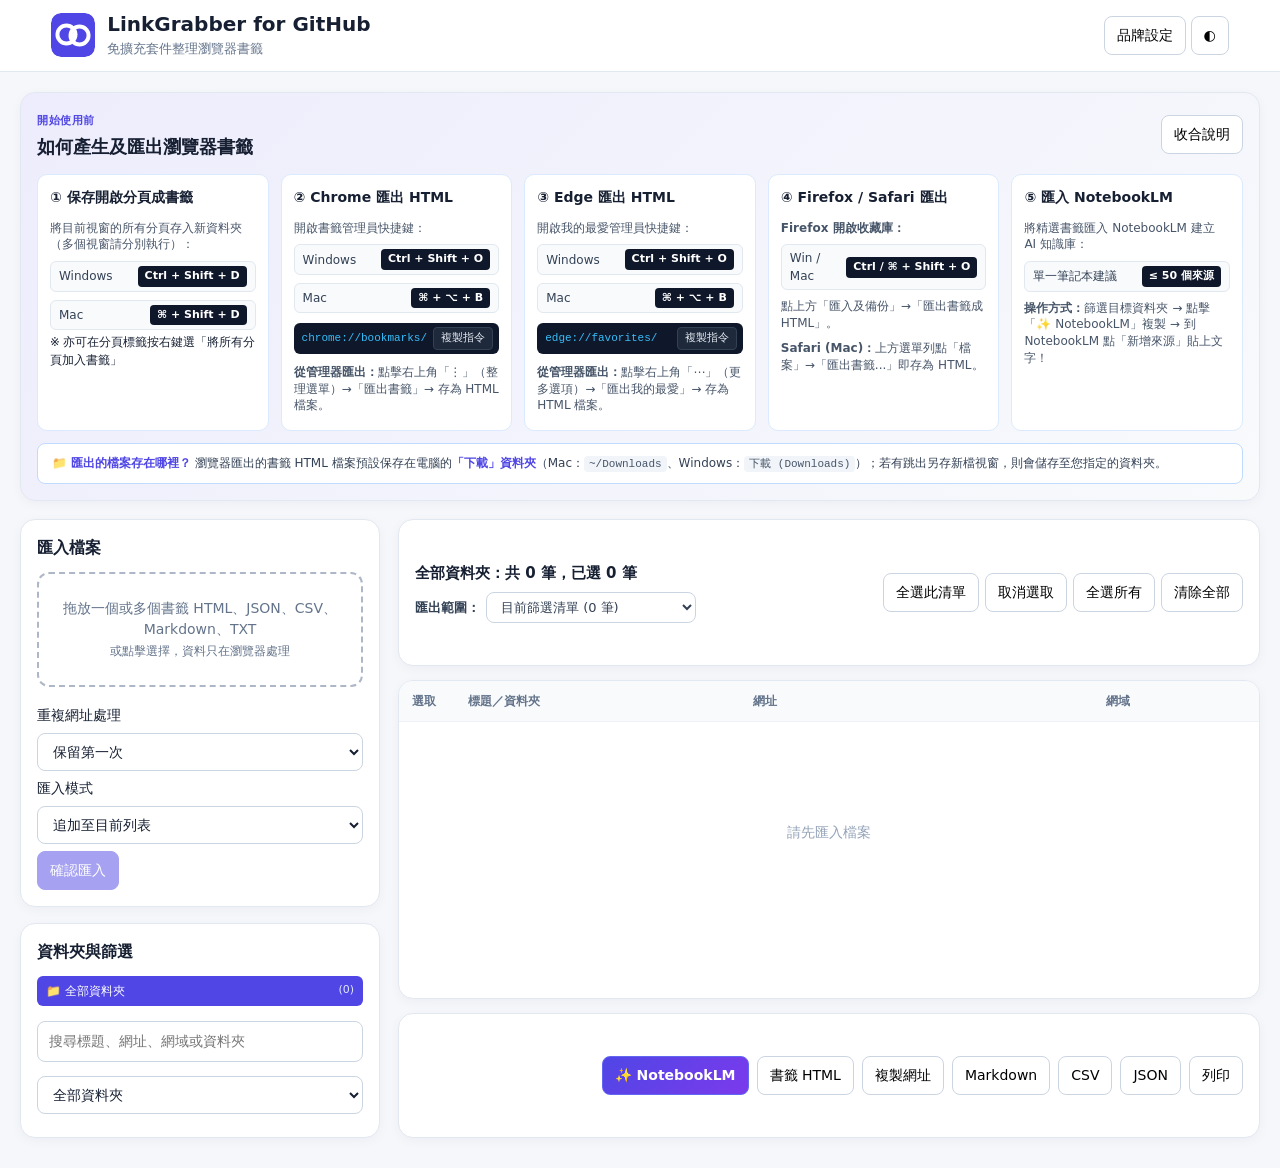
==== commit 84c9e728: "ui: move export scope control to top summary section" ====
--- a/index.html
+++ b/index.html
@@ -121,8 +121,19 @@
 
     <article class="work">
       <section class="summary">
-        <div>
+        <div class="summary-info">
           <strong id="summary">尚無資料</strong>
+          <div class="scope-control">
+            <label>
+              匯出範圍：
+              <select id="exportScope" aria-label="選擇匯出範圍">
+                <option value="visible">目前資料夾／篩選結果</option>
+                <option value="selected">所有已勾選書籤</option>
+                <option value="all">所有資料夾全部書籤</option>
+              </select>
+            </label>
+            <span id="nlmBadge" class="nlm-badge"></span>
+          </div>
         </div>
         <div class="summary-btns">
           <button id="all" title="勾選目前資料夾／篩選顯示的所有書籤">全選此清單</button>
@@ -145,17 +156,6 @@
       </section>
 
       <section class="actions">
-        <div class="actions-scope">
-          <label>
-            匯出範圍：
-            <select id="exportScope" aria-label="選擇匯出範圍">
-              <option value="visible">目前資料夾／篩選結果</option>
-              <option value="selected">所有已勾選書籤</option>
-              <option value="all">所有資料夾全部書籤</option>
-            </select>
-          </label>
-          <span id="nlmBadge" class="nlm-badge"></span>
-        </div>
         <div class="actions-btns">
           <button id="notebooklm" class="primary notebooklm-btn" title="一鍵複製專為 NotebookLM 優化的結構化資料與大綱">✨ NotebookLM</button>
           <button id="html" title="匯出標準 Netscape Bookmark HTML 檔案">書籤 HTML</button>
--- a/style.css
+++ b/style.css
@@ -328,18 +328,55 @@
 }
 
 .summary {
-  padding: 14px;
+  padding: 14px 16px;
   display: flex;
   justify-content: space-between;
   align-items: center;
   flex-wrap: wrap;
+  gap: 14px;
+}
+
+.summary-info {
+  display: flex;
+  flex-direction: column;
+  gap: 8px;
+}
+
+.summary-info strong {
+  font-size: 15px;
+}
+
+.scope-control {
+  display: flex;
+  align-items: center;
   gap: 10px;
+  flex-wrap: wrap;
+}
+
+.scope-control label {
+  display: flex;
+  align-items: center;
+  gap: 6px;
+  font-size: 13px;
+  font-weight: 600;
+  color: #334155;
+  white-space: nowrap;
+}
+
+.scope-control select {
+  width: auto;
+  min-width: 210px;
+  margin: 0;
+  padding: 6px 10px;
+  font-size: 13px;
+  font-weight: normal;
 }
 
 .summary-btns {
   display: flex;
   gap: 6px;
   flex-wrap: wrap;
+  align-items: center;
 }
 
 .list {
@@ -409,40 +446,18 @@
 
 .actions {
   display: flex;
-  justify-content: space-between;
-  align-items: center;
-  gap: 12px;
+  justify-content: flex-end;
+  align-items: center;
+  gap: 10px;
   flex-wrap: wrap;
-}
-
-.actions-scope {
-  display: flex;
-  align-items: center;
-  gap: 8px;
-}
-
-.actions-scope label {
-  display: flex;
-  align-items: center;
-  gap: 8px;
-  font-size: 13px;
-  font-weight: 600;
-  color: #334155;
-  white-space: nowrap;
-}
-
-.actions-scope select {
-  width: auto;
-  min-width: 210px;
-  margin: 0;
-  padding: 7px 10px;
-  font-weight: normal;
+  padding: 14px 16px;
 }
 
 .actions-btns {
   display: flex;
   gap: 8px;
   flex-wrap: wrap;
+  align-items: center;
 }
 
 .notebooklm-btn {
@@ -671,7 +686,7 @@
   color: #38bdf8;
 }
 
-.dark .actions-scope label {
+.dark .scope-control label {
   color: #cbd5e1;
 }
 
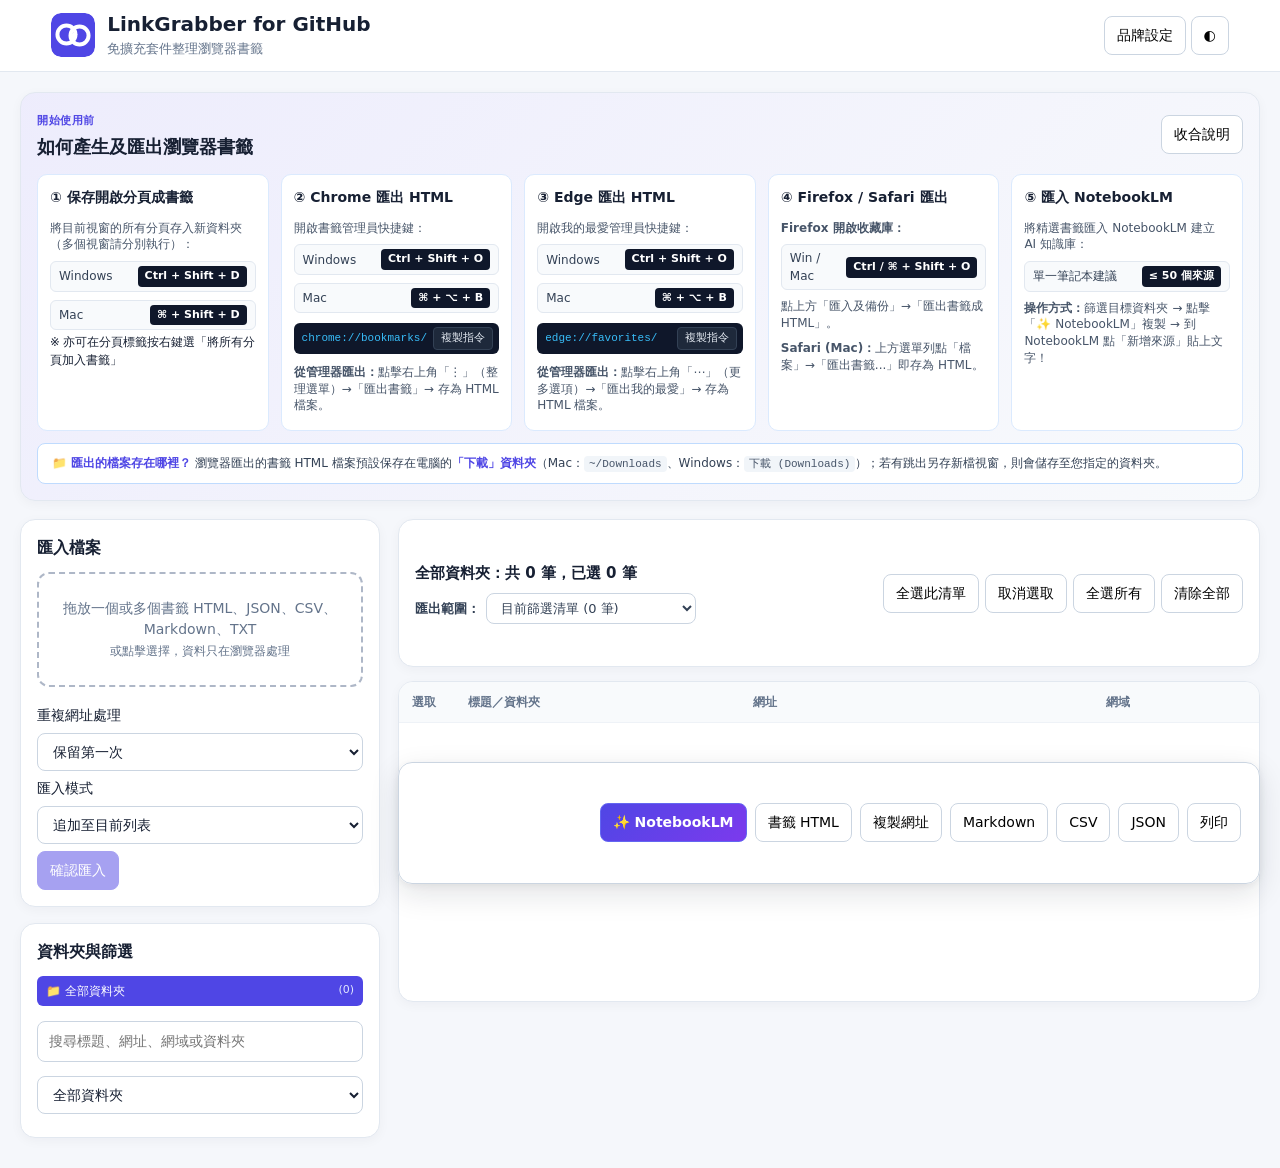
==== commit b5a6f992: "feat: add instant tooltips for all action buttons and enhance dark mode" ====
--- a/index.html
+++ b/index.html
@@ -136,10 +136,10 @@
           </div>
         </div>
         <div class="summary-btns">
-          <button id="all" title="勾選目前資料夾／篩選顯示的所有書籤">全選此清單</button>
-          <button id="none" title="取消勾選目前資料夾／篩選顯示的書籤">取消選取</button>
-          <button id="allGlobal" title="勾選所有資料夾中的全部書籤">全選所有</button>
-          <button id="clear">清除全部</button>
+          <button id="all" data-tooltip="勾選目前資料夾或篩選清單中的所有書籤" aria-label="全選此清單">全選此清單</button>
+          <button id="none" data-tooltip="取消勾選目前資料夾或篩選清單中的書籤" aria-label="取消選取">取消選取</button>
+          <button id="allGlobal" data-tooltip="一鍵勾選所有資料夾中的全部書籤" aria-label="全選所有">全選所有</button>
+          <button id="clear" data-tooltip="清空目前載入的所有書籤資料" aria-label="清除全部">清除全部</button>
         </div>
       </section>
 
@@ -157,13 +157,13 @@
 
       <section class="actions">
         <div class="actions-btns">
-          <button id="notebooklm" class="primary notebooklm-btn" title="一鍵複製專為 NotebookLM 優化的結構化資料與大綱">✨ NotebookLM</button>
-          <button id="html" title="匯出標準 Netscape Bookmark HTML 檔案">書籤 HTML</button>
-          <button id="copy">複製網址</button>
-          <button id="md">Markdown</button>
-          <button id="csv">CSV</button>
-          <button id="json">JSON</button>
-          <button id="print">列印</button>
+          <button id="notebooklm" class="primary notebooklm-btn" data-tooltip="複製專為 NotebookLM 優化的結構化 Markdown（保留書籤標題與資料夾階層，可直接貼入 NotebookLM「貼上文字」建立知識庫）" aria-label="NotebookLM 專用格式">✨ NotebookLM</button>
+          <button id="html" data-tooltip="匯出為標準瀏覽器書籤 HTML（Netscape 格式，可重新匯入回 Chrome、Edge、Firefox 或 Safari）" aria-label="匯出書籤 HTML">書籤 HTML</button>
+          <button id="copy" data-tooltip="僅複製純網址清單（一行一個 URL，不含標題與分類）" aria-label="複製網址">複製網址</button>
+          <button id="md" data-tooltip="複製標準 Markdown 超連結（- [標題](網址)，適合貼入 Notion、Obsidian 或 GitHub）" aria-label="複製 Markdown 連結">Markdown</button>
+          <button id="csv" data-tooltip="下載為 CSV 試算表（含資料夾、標題、網址、網域，可用 Excel 或 Google 試算表開啟）" aria-label="匯出 CSV">CSV</button>
+          <button id="json" data-tooltip="下載為結構化 JSON 資料檔（保留完整屬性，適合程式串接或備份）" aria-label="匯出 JSON">JSON</button>
+          <button id="print" data-tooltip="開啟列印預覽，自動套用乾淨列印排版（可另存為 PDF）" aria-label="列印或存為 PDF">列印</button>
         </div>
       </section>
     </article>
--- a/style.css
+++ b/style.css
@@ -445,12 +445,21 @@
 }
 
 .actions {
+  position: sticky;
+  bottom: 16px;
+  z-index: 10;
+  background: rgba(255, 255, 255, 0.94);
+  backdrop-filter: blur(12px);
+  -webkit-backdrop-filter: blur(12px);
+  border: 1px solid #cbd5e1;
+  border-radius: 14px;
+  box-shadow: 0 10px 30px rgba(15, 23, 42, 0.12), 0 2px 8px rgba(15, 23, 42, 0.06);
+  padding: 12px 18px;
   display: flex;
   justify-content: flex-end;
   align-items: center;
   gap: 10px;
   flex-wrap: wrap;
-  padding: 14px 16px;
 }
 
 .actions-btns {
@@ -497,6 +506,108 @@
   border: 1px solid #fde68a;
 }
 
+/* Tooltip System */
+[data-tooltip] {
+  position: relative;
+}
+
+[data-tooltip]::after {
+  content: attr(data-tooltip);
+  position: absolute;
+  bottom: calc(100% + 8px);
+  left: 50%;
+  transform: translateX(-50%) translateY(4px);
+  background: #0f172a;
+  color: #fff;
+  font-size: 11px;
+  line-height: 1.4;
+  padding: 6px 10px;
+  border-radius: 6px;
+  white-space: normal;
+  width: max-content;
+  max-width: 240px;
+  text-align: center;
+  box-shadow: 0 4px 14px rgba(0, 0, 0, 0.25);
+  pointer-events: none;
+  opacity: 0;
+  visibility: hidden;
+  transition: opacity 0.15s, transform 0.15s, visibility 0.15s;
+  z-index: 1000;
+}
+
+[data-tooltip]::before {
+  content: '';
+  position: absolute;
+  bottom: calc(100% + 2px);
+  left: 50%;
+  transform: translateX(-50%) translateY(4px);
+  border: 5px solid transparent;
+  border-top-color: #0f172a;
+  pointer-events: none;
+  opacity: 0;
+  visibility: hidden;
+  transition: opacity 0.15s, transform 0.15s, visibility 0.15s;
+  z-index: 1000;
+}
+
+[data-tooltip]:hover::after,
+[data-tooltip]:hover::before,
+[data-tooltip]:focus-visible::after,
+[data-tooltip]:focus-visible::before {
+  opacity: 1;
+  visibility: visible;
+  transform: translateX(-50%) translateY(0);
+}
+
+/* Dark mode for tooltips */
+.dark [data-tooltip]::after {
+  background: #1e293b;
+  color: #f8fafc;
+  border: 1px solid #475569;
+  box-shadow: 0 4px 16px rgba(0, 0, 0, 0.5);
+}
+
+.dark [data-tooltip]::before {
+  border-top-color: #1e293b;
+}
+
+/* Tooltip alignment for first & last action buttons */
+.actions-btns button:first-child[data-tooltip]::after {
+  left: 0;
+  transform: translateY(4px);
+}
+.actions-btns button:first-child[data-tooltip]::before {
+  left: 20px;
+  transform: translateY(4px);
+}
+.actions-btns button:first-child[data-tooltip]:hover::after,
+.actions-btns button:first-child[data-tooltip]:focus-visible::after {
+  transform: translateY(0);
+}
+.actions-btns button:first-child[data-tooltip]:hover::before,
+.actions-btns button:first-child[data-tooltip]:focus-visible::before {
+  transform: translateY(0);
+}
+
+.actions-btns button:last-child[data-tooltip]::after {
+  left: auto;
+  right: 0;
+  transform: translateY(4px);
+}
+.actions-btns button:last-child[data-tooltip]::before {
+  left: auto;
+  right: 20px;
+  transform: translateY(4px);
+}
+.actions-btns button:last-child[data-tooltip]:hover::after,
+.actions-btns button:last-child[data-tooltip]:focus-visible::after {
+  transform: translateY(0);
+}
+.actions-btns button:last-child[data-tooltip]:hover::before,
+.actions-btns button:last-child[data-tooltip]:focus-visible::before {
+  transform: translateY(0);
+}
+
 #tree {
   max-height: 260px;
   overflow-y: auto;
@@ -597,7 +708,7 @@
 
 #toast {
   position: fixed;
-  bottom: 24px;
+  bottom: 84px;
   left: 50%;
   transform: translateX(-50%);
   background: #111827;
@@ -629,6 +740,12 @@
   color: #e5e7eb;
 }
 
+.dark .actions {
+  background: rgba(16, 26, 43, 0.94);
+  border-color: #334155;
+  box-shadow: 0 10px 30px rgba(0, 0, 0, 0.4), 0 2px 8px rgba(0, 0, 0, 0.25);
+}
+
 .dark button:hover {
   background: #1e293b;
 }
@@ -731,6 +848,11 @@
   .brand p {
     display: none;
   }
+  .actions {
+    justify-content: center;
+    bottom: 8px;
+    padding: 10px 12px;
+  }
 }
 
 @media print {
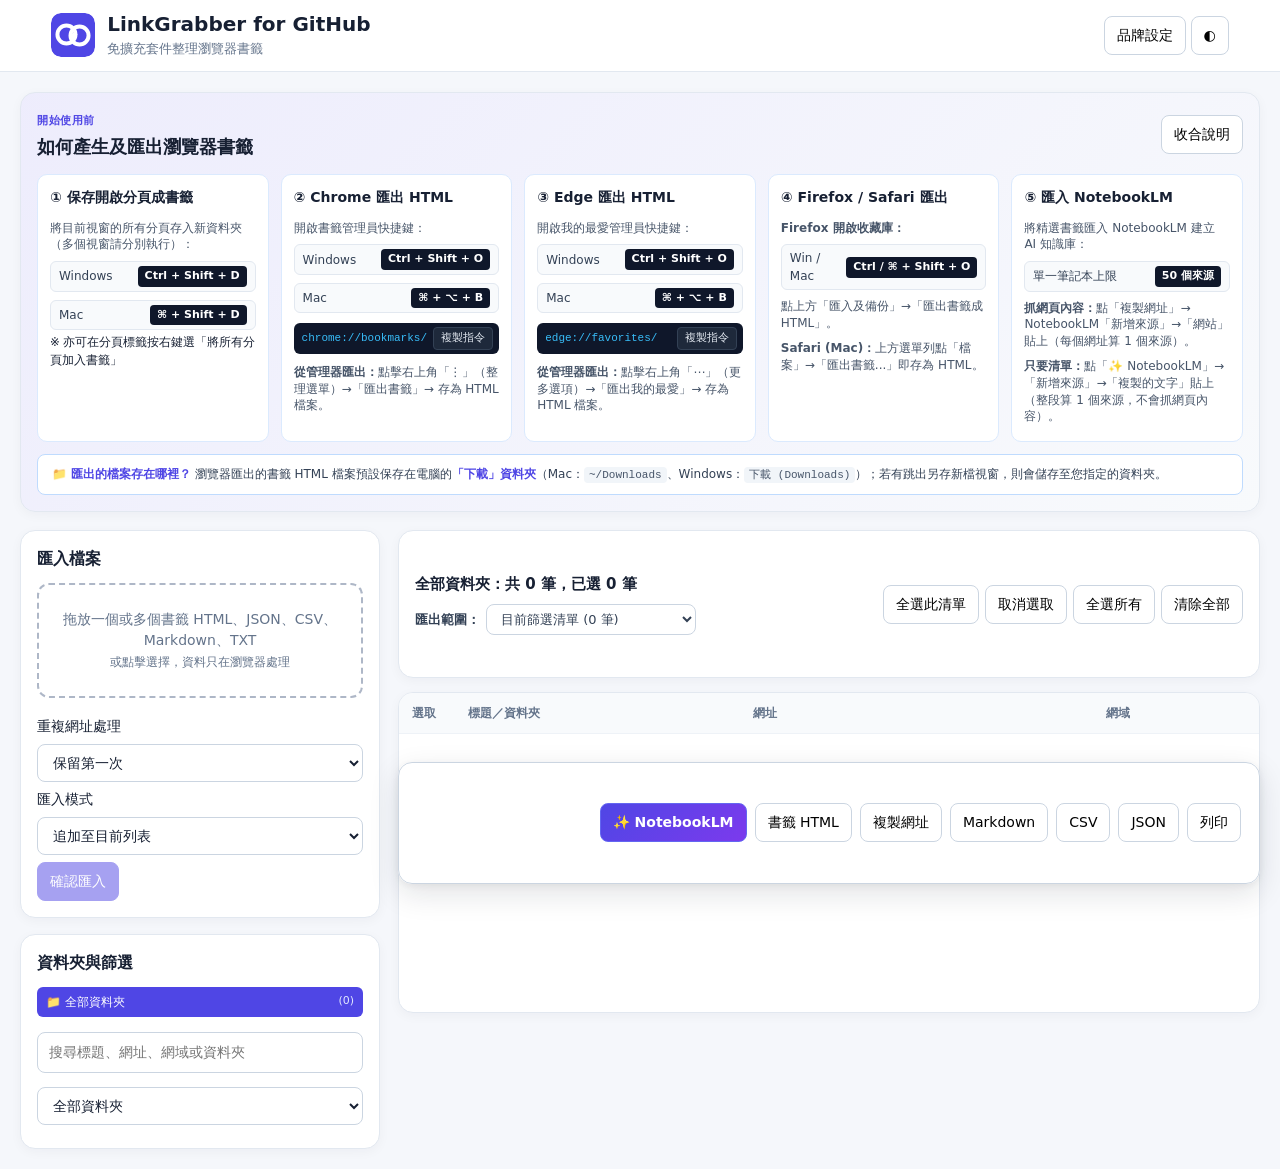
==== commit 05979e4e: "fix: correct export scope, NotebookLM guidance, and Markdown/HTML export bugs - Export only checked " ====
--- a/index.html
+++ b/index.html
@@ -74,8 +74,9 @@
         <article>
           <h3>⑤ 匯入 NotebookLM</h3>
           <p>將精選書籤匯入 NotebookLM 建立 AI 知識庫：</p>
-          <div class="hotkey-row"><span>單一筆記本建議</span><kbd>≤ 50 個來源</kbd></div>
-          <p class="export-step"><b>操作方式：</b>篩選目標資料夾 → 點擊「✨ NotebookLM」複製 → 到 NotebookLM 點「新增來源」貼上文字！</p>
+          <div class="hotkey-row"><span>單一筆記本上限</span><kbd>50 個來源</kbd></div>
+          <p class="export-step"><b>抓網頁內容：</b>點「複製網址」→ NotebookLM「新增來源」→「網站」貼上（每個網址算 1 個來源）。</p>
+          <p class="export-step"><b>只要清單：</b>點「✨ NotebookLM」→「新增來源」→「複製的文字」貼上（整段算 1 個來源，不會抓網頁內容）。</p>
         </article>
       </div>
       <div class="guide-footer">
@@ -136,10 +137,10 @@
           </div>
         </div>
         <div class="summary-btns">
-          <button id="all" data-tooltip="勾選目前資料夾或篩選清單中的所有書籤" aria-label="全選此清單">全選此清單</button>
-          <button id="none" data-tooltip="取消勾選目前資料夾或篩選清單中的書籤" aria-label="取消選取">取消選取</button>
-          <button id="allGlobal" data-tooltip="一鍵勾選所有資料夾中的全部書籤" aria-label="全選所有">全選所有</button>
-          <button id="clear" data-tooltip="清空目前載入的所有書籤資料" aria-label="清除全部">清除全部</button>
+          <button id="all" data-tooltip="勾選目前資料夾或篩選清單中的所有書籤">全選此清單</button>
+          <button id="none" data-tooltip="取消勾選目前資料夾或篩選清單中的書籤">取消選取</button>
+          <button id="allGlobal" data-tooltip="一鍵勾選所有資料夾中的全部書籤">全選所有</button>
+          <button id="clear" data-tooltip="清空目前載入的所有書籤資料">清除全部</button>
         </div>
       </section>
 
@@ -157,13 +158,13 @@
 
       <section class="actions">
         <div class="actions-btns">
-          <button id="notebooklm" class="primary notebooklm-btn" data-tooltip="複製專為 NotebookLM 優化的結構化 Markdown（保留書籤標題與資料夾階層，可直接貼入 NotebookLM「貼上文字」建立知識庫）" aria-label="NotebookLM 專用格式">✨ NotebookLM</button>
-          <button id="html" data-tooltip="匯出為標準瀏覽器書籤 HTML（Netscape 格式，可重新匯入回 Chrome、Edge、Firefox 或 Safari）" aria-label="匯出書籤 HTML">書籤 HTML</button>
-          <button id="copy" data-tooltip="僅複製純網址清單（一行一個 URL，不含標題與分類）" aria-label="複製網址">複製網址</button>
-          <button id="md" data-tooltip="複製標準 Markdown 超連結（- [標題](網址)，適合貼入 Notion、Obsidian 或 GitHub）" aria-label="複製 Markdown 連結">Markdown</button>
-          <button id="csv" data-tooltip="下載為 CSV 試算表（含資料夾、標題、網址、網域，可用 Excel 或 Google 試算表開啟）" aria-label="匯出 CSV">CSV</button>
-          <button id="json" data-tooltip="下載為結構化 JSON 資料檔（保留完整屬性，適合程式串接或備份）" aria-label="匯出 JSON">JSON</button>
-          <button id="print" data-tooltip="開啟列印預覽，自動套用乾淨列印排版（可另存為 PDF）" aria-label="列印或存為 PDF">列印</button>
+          <button id="notebooklm" class="primary notebooklm-btn" data-tooltip="複製專為 NotebookLM 優化的結構化 Markdown（保留書籤標題與資料夾階層，可貼入 NotebookLM「複製的文字」，整段算 1 個來源）">✨ NotebookLM</button>
+          <button id="html" data-tooltip="匯出為標準瀏覽器書籤 HTML（Netscape 格式，可重新匯入回 Chrome、Edge、Firefox 或 Safari）">書籤 HTML</button>
+          <button id="copy" data-tooltip="僅複製純網址清單（一行一個 URL，不含標題與分類）">複製網址</button>
+          <button id="md" data-tooltip="複製標準 Markdown 超連結（- [標題](網址)，適合貼入 Notion、Obsidian 或 GitHub）">Markdown</button>
+          <button id="csv" data-tooltip="下載為 CSV 試算表（含資料夾、標題、網址、網域，可用 Excel 或 Google 試算表開啟）">CSV</button>
+          <button id="json" data-tooltip="下載為結構化 JSON 資料檔（保留完整屬性，適合程式串接或備份）">JSON</button>
+          <button id="print" data-tooltip="開啟列印預覽，自動套用乾淨列印排版（可另存為 PDF）">列印</button>
         </div>
       </section>
     </article>
